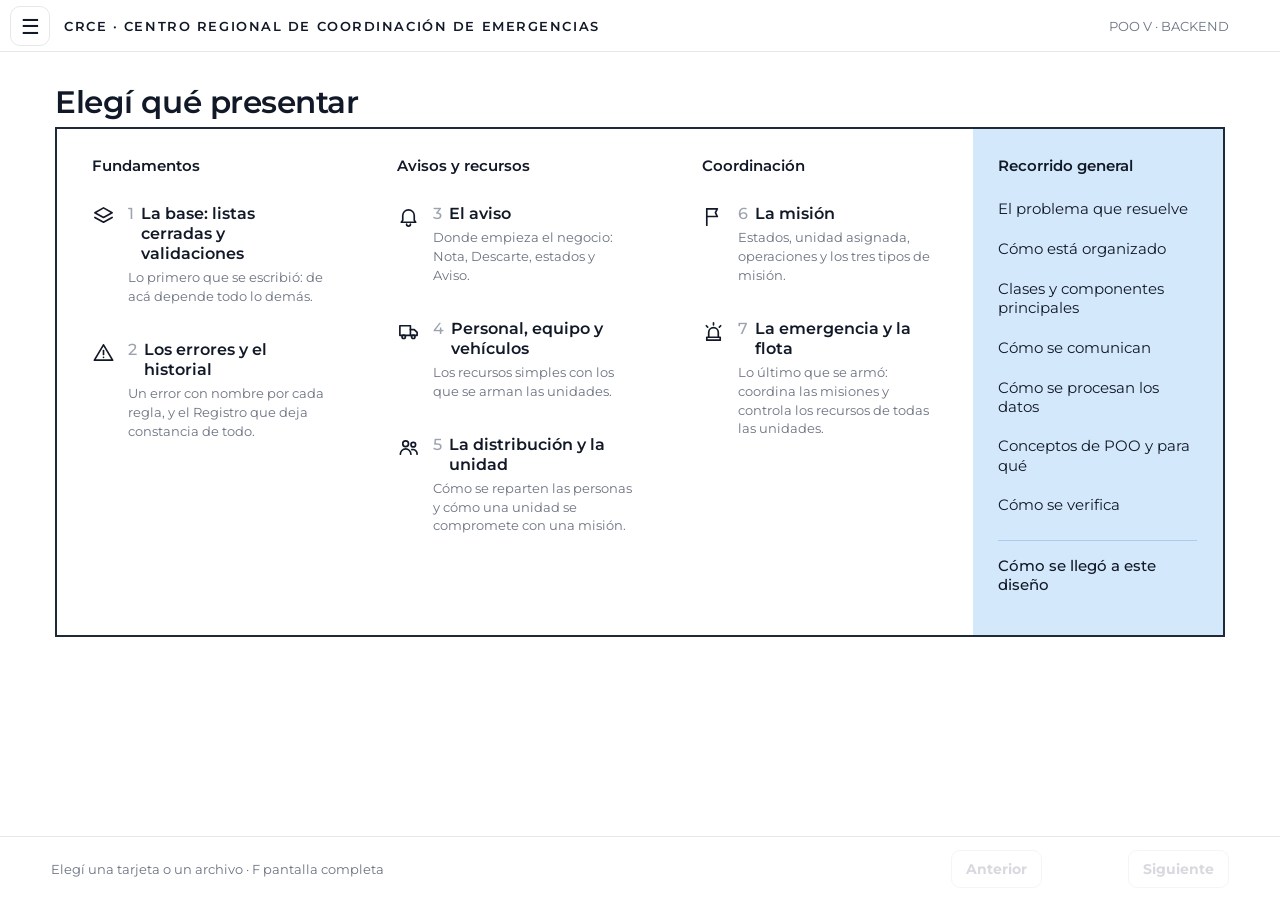
==== docs/index.html @ af3c2e45 "Presentación: vista de inicio rediseñada (menú blanco, Montserrat, columnas por tema) Montserrat (SI" ====
<!doctype html><html lang="es"><head><meta charset="utf-8"><meta name="viewport" content="width=device-width,initial-scale=1">
<title>CRCE · Presentación y diagramas</title><style>
:root{--bg:#0b1020;--panel:#121a2d;--panel2:#18243b;--text:#eef3ff;--muted:#9eacc6;--accent:#71d5c3;--line:#2a3854;--gold:#f3c969}
*{box-sizing:border-box}html,body{height:100%;margin:0}
body{font:15px/1.4 Inter,ui-sans-serif,system-ui,-apple-system,"Segoe UI",sans-serif;background:var(--bg);color:var(--text)}
main{position:absolute;inset:0}iframe{position:absolute;inset:0;width:100%;height:100%;border:0;background:var(--bg)}
iframe[hidden]{display:none}
#hb{position:fixed;z-index:30;top:6px;left:10px;width:40px;height:40px;border:1px solid var(--line);border-radius:10px;background:var(--panel2);color:var(--accent);font-size:21px;line-height:1;cursor:pointer;box-shadow:0 2px 8px rgba(0,0,0,.35)}
#hb:hover{border-color:var(--accent)}
body.claro #hb{background:#fff;border-color:#E5E7EB;color:#111827;box-shadow:none}body.claro #hb:hover{border-color:#111827}#hb:focus-visible,nav button:focus-visible{outline:3px solid var(--gold);outline-offset:2px}
#velo{position:fixed;inset:0;z-index:15;background:rgba(5,8,18,.55);display:none}#velo.on{display:block}
nav{position:fixed;z-index:20;top:0;bottom:0;left:0;width:min(290px,86vw);background:var(--panel);border-right:1px solid var(--line);color:var(--text);display:flex;flex-direction:column;padding:12px 14px 16px;gap:8px;transform:translateX(-102%);transition:transform .2s}
nav.abierto{transform:none;box-shadow:8px 0 32px rgba(0,0,0,.5)}
@media (prefers-reduced-motion:reduce){nav{transition:none}}
nav h1{font-size:17px;margin:0 0 14px 52px;line-height:1.15}nav h1 small{display:block;font-weight:400;color:var(--muted);font-size:12px;margin-top:2px}
nav button.op{display:flex;gap:12px;align-items:center;width:100%;padding:12px 14px;border:1px solid var(--line);border-radius:12px;background:var(--panel2);color:inherit;font:inherit;cursor:pointer;text-align:left}
nav button.op:hover{border-color:var(--accent)}nav button.op[aria-pressed=true]{border-color:var(--accent);background:#10242a}
.ico{width:24px;text-align:center;font-size:19px;color:var(--accent)}.t b{display:block;font-size:15px}.t small{display:block;color:var(--muted);font-size:12px;margin-top:1px}
.sp{flex:1}.ayuda{font-size:12.5px;color:var(--muted);padding:6px 4px;line-height:1.9}
kbd{background:var(--panel2);border:1px solid var(--line);border-radius:5px;padding:1px 7px;font:12px ui-monospace,SFMono-Regular,Menlo,monospace;color:var(--text)}
</style></head><body>
<button id="hb" aria-label="Abrir el menú" aria-expanded="false" title="Menú (M)">☰</button><div id="velo"></div>
<nav aria-label="Menú"><h1>CRCE<small>Coordinación de Emergencias</small></h1>
<button class="op" id="bp" aria-pressed="true"><span class="ico">▶</span><span class="t"><b>Presentación</b><small>Elegí qué presentar: recorrido general o un archivo</small></span></button>
<button class="op" id="bd" aria-pressed="false"><span class="ico">◇</span><span class="t"><b>Diagramas</b><small>Con zoom; recorré clases, estados y lista</small></span></button>
<span class="sp"></span>
<div class="ayuda"><kbd>P</kbd> presentación · <kbd>D</kbd> diagramas · <kbd>M</kbd> menú<br>En la presentación: <kbd>Espacio</kbd> avanza, <kbd>Esc</kbd> vuelve a la lista, <kbd>D</kbd> abre el diagrama de la clase, <kbd>F</kbd> pantalla completa</div></nav>
<main><iframe id="fb" src="backend_presentacion.html" title="Presentación" allow="fullscreen" allowfullscreen></iframe><iframe id="fd" src="diagrama.html" title="Diagramas" allow="fullscreen" allowfullscreen hidden></iframe><iframe id="fp" src="presentar.html" title="Cómo se llegó a este diseño" allow="fullscreen" allowfullscreen hidden></iframe></main>
<script>
const fb=document.getElementById('fb'),fd=document.getElementById('fd'),fp=document.getElementById('fp'),bp=document.getElementById('bp'),bd=document.getElementById('bd'),nav=document.querySelector('nav'),velo=document.getElementById('velo'),hb=document.getElementById('hb');
function menu(v){const o=v===undefined?!nav.classList.contains('abierto'):v;nav.classList.toggle('abierto',o);velo.classList.toggle('on',o);hb.setAttribute('aria-expanded',o);hb.setAttribute('aria-label',o?'Cerrar el menú':'Abrir el menú')}
function modo(m,clase){
 if(m==='codigo')m='presentacion';
 const d=m==='diagrama',pr=m==='proceso';
 fb.hidden=d||pr;fd.hidden=!d;fp.hidden=!pr;
 bp.setAttribute('aria-pressed',!d);bd.setAttribute('aria-pressed',d);menu(false);
 const f=d?fd:pr?fp:fb;
 setTimeout(()=>{f.focus();f.contentWindow&&f.contentWindow.focus();if(d&&clase)f.contentWindow.postMessage({irAClase:clase},'*')},60)}
bp.onclick=()=>modo('presentacion');bd.onclick=()=>modo('diagrama');hb.onclick=()=>menu();velo.onclick=()=>menu(false);
addEventListener('message',e=>{const m=e.data||{};if(m.tema)document.body.classList.toggle('claro',m.tema==='claro');else if(m.modo)modo(m.modo,m.clase);else if(m.menu)menu()});
addEventListener('keydown',e=>{if(e.ctrlKey||e.metaKey||e.altKey)return;const t=e.key.toLowerCase();if(t==='p')modo('presentacion');else if(t==='d')modo('diagrama');else if(t==='m')menu();else if(e.key==='Escape')menu(false)});
fb.addEventListener('load',()=>fb.contentWindow.focus());
</script></body></html>
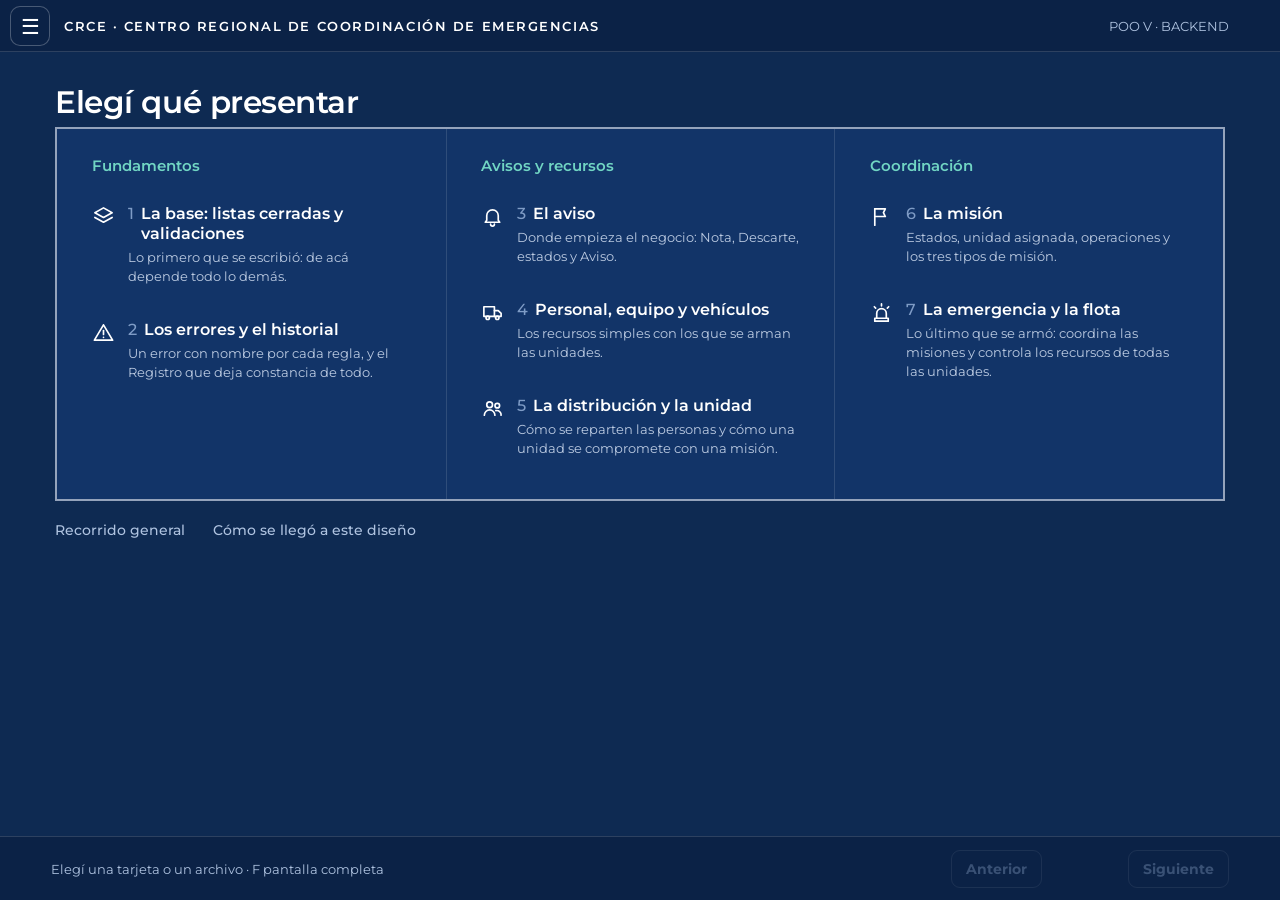
==== commit 96b42751: "Presentación: vista de inicio en azul, sin la columna lateral Co-Authored-By: Claude Opus 5.5 <norep" ====
--- a/docs/index.html
+++ b/docs/index.html
@@ -7,7 +7,7 @@
 iframe[hidden]{display:none}
 #hb{position:fixed;z-index:30;top:6px;left:10px;width:40px;height:40px;border:1px solid var(--line);border-radius:10px;background:var(--panel2);color:var(--accent);font-size:21px;line-height:1;cursor:pointer;box-shadow:0 2px 8px rgba(0,0,0,.35)}
 #hb:hover{border-color:var(--accent)}
-body.claro #hb{background:#fff;border-color:#E5E7EB;color:#111827;box-shadow:none}body.claro #hb:hover{border-color:#111827}#hb:focus-visible,nav button:focus-visible{outline:3px solid var(--gold);outline-offset:2px}
+body.claro #hb{background:#0B2246;border-color:rgba(255,255,255,.25);color:#fff;box-shadow:none}body.claro #hb:hover{border-color:#71D5C3}#hb:focus-visible,nav button:focus-visible{outline:3px solid var(--gold);outline-offset:2px}
 #velo{position:fixed;inset:0;z-index:15;background:rgba(5,8,18,.55);display:none}#velo.on{display:block}
 nav{position:fixed;z-index:20;top:0;bottom:0;left:0;width:min(290px,86vw);background:var(--panel);border-right:1px solid var(--line);color:var(--text);display:flex;flex-direction:column;padding:12px 14px 16px;gap:8px;transform:translateX(-102%);transition:transform .2s}
 nav.abierto{transform:none;box-shadow:8px 0 32px rgba(0,0,0,.5)}
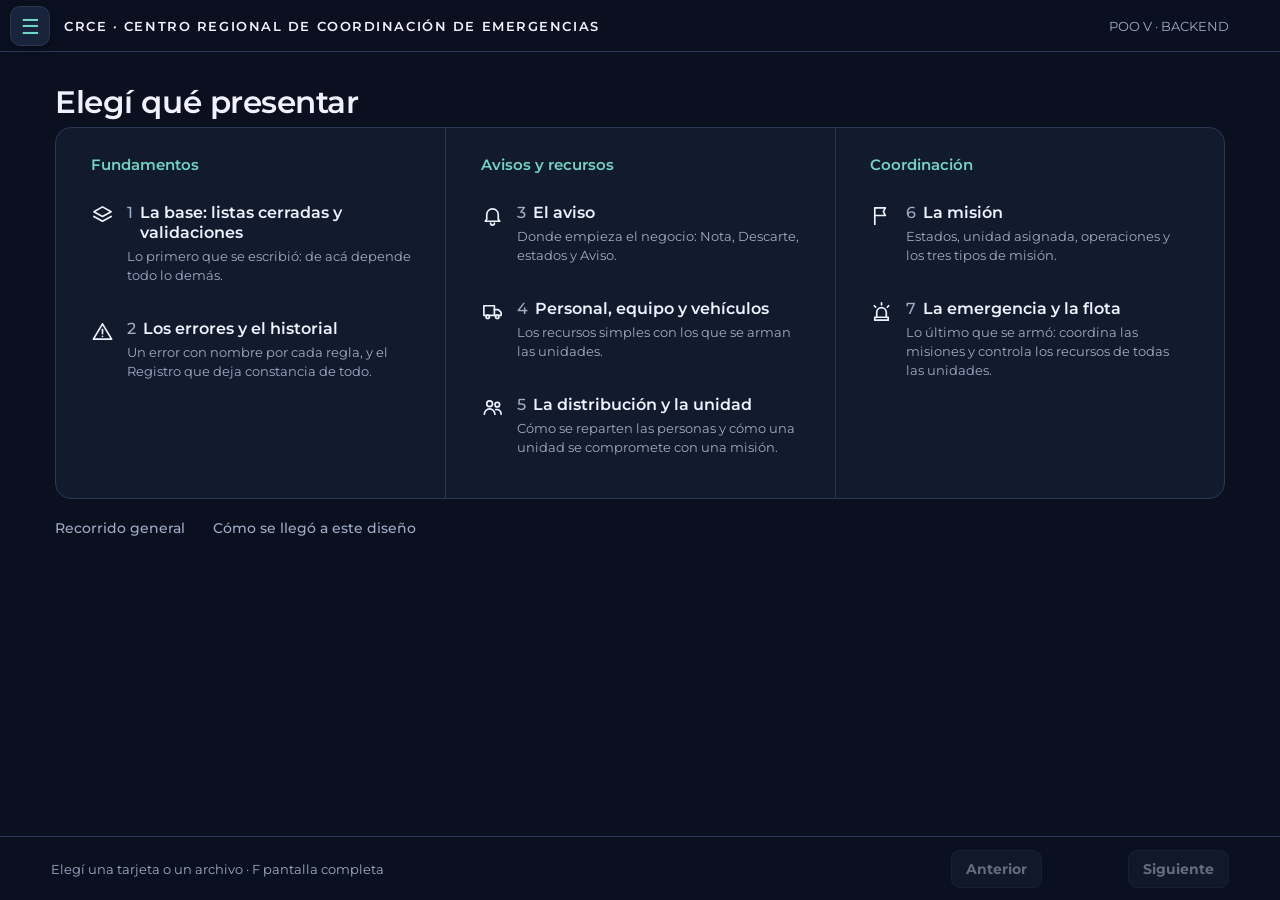
==== commit 0c1eb32d: "Presentación: menú con los mismos colores que las diapositivas Co-Authored-By: Claude Opus 5.5 <nore" ====
--- a/docs/index.html
+++ b/docs/index.html
@@ -6,8 +6,7 @@
 main{position:absolute;inset:0}iframe{position:absolute;inset:0;width:100%;height:100%;border:0;background:var(--bg)}
 iframe[hidden]{display:none}
 #hb{position:fixed;z-index:30;top:6px;left:10px;width:40px;height:40px;border:1px solid var(--line);border-radius:10px;background:var(--panel2);color:var(--accent);font-size:21px;line-height:1;cursor:pointer;box-shadow:0 2px 8px rgba(0,0,0,.35)}
-#hb:hover{border-color:var(--accent)}
-body.claro #hb{background:#0B2246;border-color:rgba(255,255,255,.25);color:#fff;box-shadow:none}body.claro #hb:hover{border-color:#71D5C3}#hb:focus-visible,nav button:focus-visible{outline:3px solid var(--gold);outline-offset:2px}
+#hb:hover{border-color:var(--accent)}#hb:focus-visible,nav button:focus-visible{outline:3px solid var(--gold);outline-offset:2px}
 #velo{position:fixed;inset:0;z-index:15;background:rgba(5,8,18,.55);display:none}#velo.on{display:block}
 nav{position:fixed;z-index:20;top:0;bottom:0;left:0;width:min(290px,86vw);background:var(--panel);border-right:1px solid var(--line);color:var(--text);display:flex;flex-direction:column;padding:12px 14px 16px;gap:8px;transform:translateX(-102%);transition:transform .2s}
 nav.abierto{transform:none;box-shadow:8px 0 32px rgba(0,0,0,.5)}
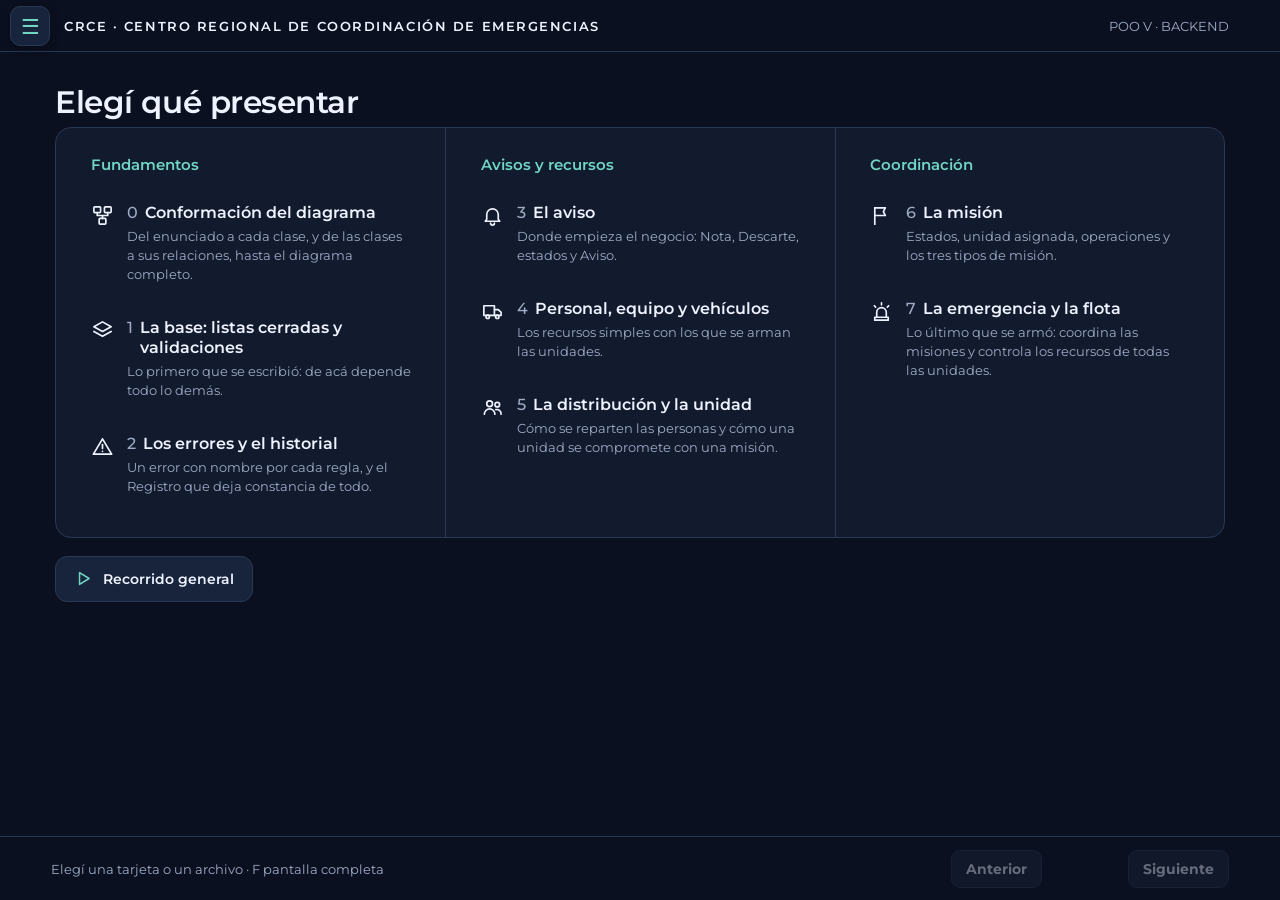
==== commit 7c144dfc: "Presentación: sección «Conformación del diagrama» y fuera «Cómo se llegó a este diseño» - Nueva secc" ====
--- a/docs/index.html
+++ b/docs/index.html
@@ -24,16 +24,16 @@
 <button class="op" id="bd" aria-pressed="false"><span class="ico">◇</span><span class="t"><b>Diagramas</b><small>Con zoom; recorré clases, estados y lista</small></span></button>
 <span class="sp"></span>
 <div class="ayuda"><kbd>P</kbd> presentación · <kbd>D</kbd> diagramas · <kbd>M</kbd> menú<br>En la presentación: <kbd>Espacio</kbd> avanza, <kbd>Esc</kbd> vuelve a la lista, <kbd>D</kbd> abre el diagrama de la clase, <kbd>F</kbd> pantalla completa</div></nav>
-<main><iframe id="fb" src="backend_presentacion.html" title="Presentación" allow="fullscreen" allowfullscreen></iframe><iframe id="fd" src="diagrama.html" title="Diagramas" allow="fullscreen" allowfullscreen hidden></iframe><iframe id="fp" src="presentar.html" title="Cómo se llegó a este diseño" allow="fullscreen" allowfullscreen hidden></iframe></main>
+<main><iframe id="fb" src="backend_presentacion.html" title="Presentación" allow="fullscreen" allowfullscreen></iframe><iframe id="fd" src="diagrama.html" title="Diagramas" allow="fullscreen" allowfullscreen hidden></iframe></main>
 <script>
-const fb=document.getElementById('fb'),fd=document.getElementById('fd'),fp=document.getElementById('fp'),bp=document.getElementById('bp'),bd=document.getElementById('bd'),nav=document.querySelector('nav'),velo=document.getElementById('velo'),hb=document.getElementById('hb');
+const fb=document.getElementById('fb'),fd=document.getElementById('fd'),bp=document.getElementById('bp'),bd=document.getElementById('bd'),nav=document.querySelector('nav'),velo=document.getElementById('velo'),hb=document.getElementById('hb');
 function menu(v){const o=v===undefined?!nav.classList.contains('abierto'):v;nav.classList.toggle('abierto',o);velo.classList.toggle('on',o);hb.setAttribute('aria-expanded',o);hb.setAttribute('aria-label',o?'Cerrar el menú':'Abrir el menú')}
 function modo(m,clase){
  if(m==='codigo')m='presentacion';
- const d=m==='diagrama',pr=m==='proceso';
- fb.hidden=d||pr;fd.hidden=!d;fp.hidden=!pr;
+ const d=m==='diagrama';
+ fb.hidden=d;fd.hidden=!d;
  bp.setAttribute('aria-pressed',!d);bd.setAttribute('aria-pressed',d);menu(false);
- const f=d?fd:pr?fp:fb;
+ const f=d?fd:fb;
  setTimeout(()=>{f.focus();f.contentWindow&&f.contentWindow.focus();if(d&&clase)f.contentWindow.postMessage({irAClase:clase},'*')},60)}
 bp.onclick=()=>modo('presentacion');bd.onclick=()=>modo('diagrama');hb.onclick=()=>menu();velo.onclick=()=>menu(false);
 addEventListener('message',e=>{const m=e.data||{};if(m.tema)document.body.classList.toggle('claro',m.tema==='claro');else if(m.modo)modo(m.modo,m.clase);else if(m.menu)menu()});
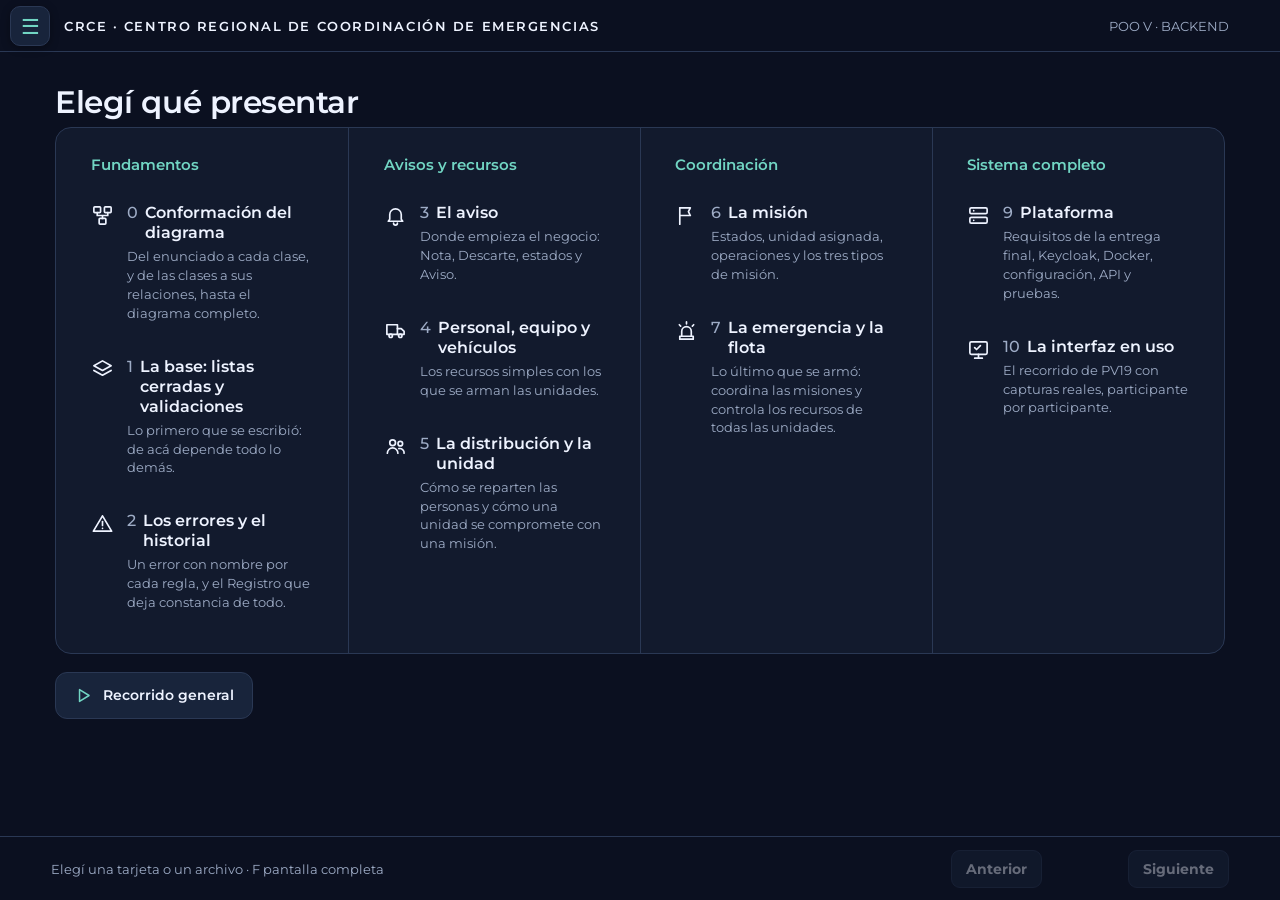
==== commit 127ed3bb: "Sitio: la carcasa pide siempre la versión vigente de la presentación y los diagramas Co-Authored-By:" ====
--- a/docs/index.html
+++ b/docs/index.html
@@ -24,7 +24,7 @@
 <button class="op" id="bd" aria-pressed="false"><span class="ico">◇</span><span class="t"><b>Diagramas</b><small>Con zoom; recorré clases, estados y lista</small></span></button>
 <span class="sp"></span>
 <div class="ayuda"><kbd>P</kbd> presentación · <kbd>D</kbd> diagramas · <kbd>M</kbd> menú<br>En la presentación: <kbd>Espacio</kbd> avanza, <kbd>Esc</kbd> vuelve a la lista, <kbd>D</kbd> abre el diagrama de la clase, <kbd>F</kbd> pantalla completa</div></nav>
-<main><iframe id="fb" src="backend_presentacion.html" title="Presentación" allow="fullscreen" allowfullscreen></iframe><iframe id="fd" src="diagrama.html" title="Diagramas" allow="fullscreen" allowfullscreen hidden></iframe></main>
+<main><iframe id="fb" src="backend_presentacion.html?v=c604a6eb02" title="Presentación" allow="fullscreen" allowfullscreen></iframe><iframe id="fd" src="diagrama.html?v=9581ba3723" title="Diagramas" allow="fullscreen" allowfullscreen hidden></iframe></main>
 <script>
 const fb=document.getElementById('fb'),fd=document.getElementById('fd'),bp=document.getElementById('bp'),bd=document.getElementById('bd'),nav=document.querySelector('nav'),velo=document.getElementById('velo'),hb=document.getElementById('hb');
 function menu(v){const o=v===undefined?!nav.classList.contains('abierto'):v;nav.classList.toggle('abierto',o);velo.classList.toggle('on',o);hb.setAttribute('aria-expanded',o);hb.setAttribute('aria-label',o?'Cerrar el menú':'Abrir el menú')}
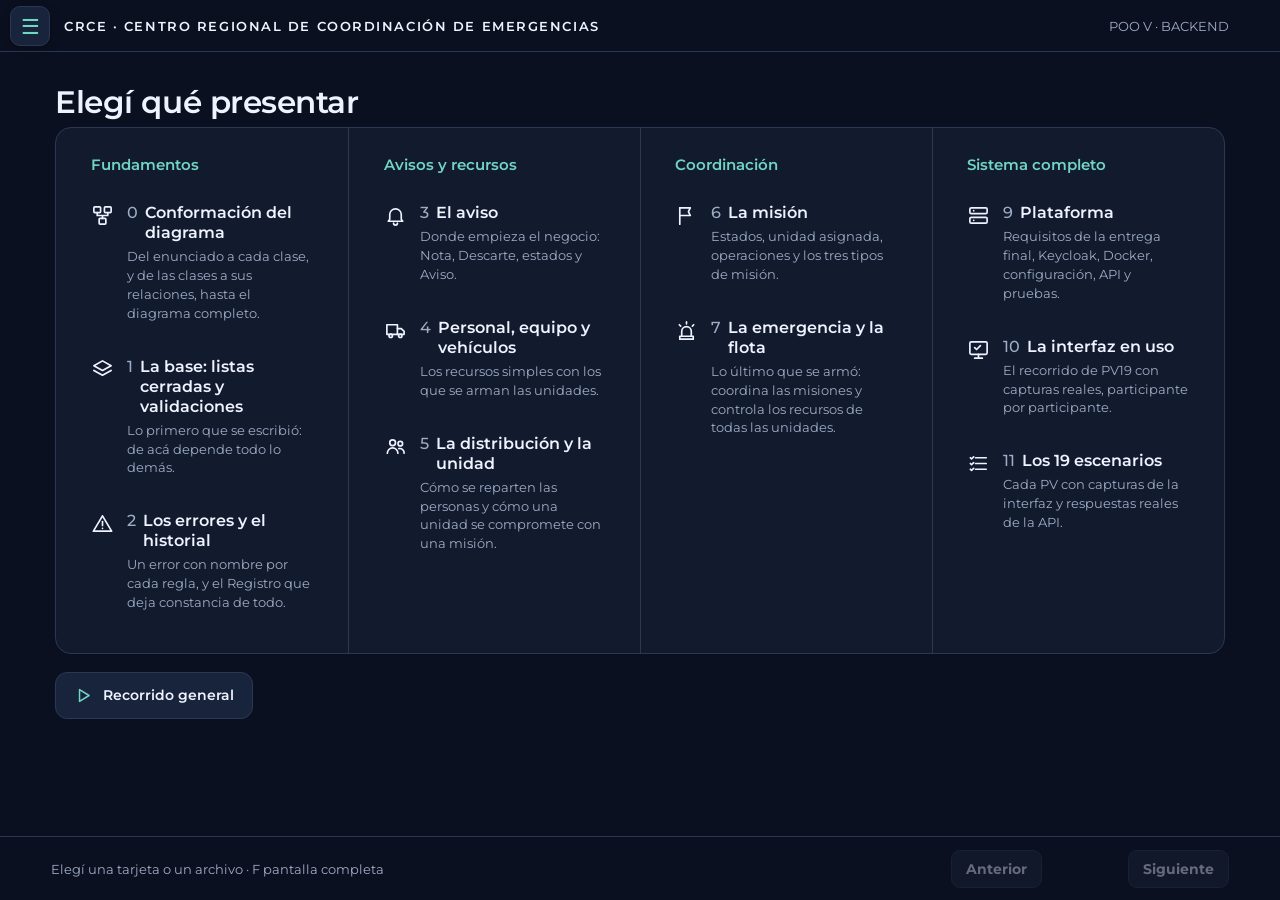
==== commit 0e81d4c1: "Presentación: grupo «Los 19 escenarios» con capturas reales de la interfaz y respuestas de la API po" ====
--- a/docs/index.html
+++ b/docs/index.html
@@ -24,7 +24,7 @@
 <button class="op" id="bd" aria-pressed="false"><span class="ico">◇</span><span class="t"><b>Diagramas</b><small>Con zoom; recorré clases, estados y lista</small></span></button>
 <span class="sp"></span>
 <div class="ayuda"><kbd>P</kbd> presentación · <kbd>D</kbd> diagramas · <kbd>M</kbd> menú<br>En la presentación: <kbd>Espacio</kbd> avanza, <kbd>Esc</kbd> vuelve a la lista, <kbd>D</kbd> abre el diagrama de la clase, <kbd>F</kbd> pantalla completa</div></nav>
-<main><iframe id="fb" src="backend_presentacion.html?v=c604a6eb02" title="Presentación" allow="fullscreen" allowfullscreen></iframe><iframe id="fd" src="diagrama.html?v=9581ba3723" title="Diagramas" allow="fullscreen" allowfullscreen hidden></iframe></main>
+<main><iframe id="fb" src="backend_presentacion.html?v=3d53222be1" title="Presentación" allow="fullscreen" allowfullscreen></iframe><iframe id="fd" src="diagrama.html?v=9581ba3723" title="Diagramas" allow="fullscreen" allowfullscreen hidden></iframe></main>
 <script>
 const fb=document.getElementById('fb'),fd=document.getElementById('fd'),bp=document.getElementById('bp'),bd=document.getElementById('bd'),nav=document.querySelector('nav'),velo=document.getElementById('velo'),hb=document.getElementById('hb');
 function menu(v){const o=v===undefined?!nav.classList.contains('abierto'):v;nav.classList.toggle('abierto',o);velo.classList.toggle('on',o);hb.setAttribute('aria-expanded',o);hb.setAttribute('aria-label',o?'Cerrar el menú':'Abrir el menú')}
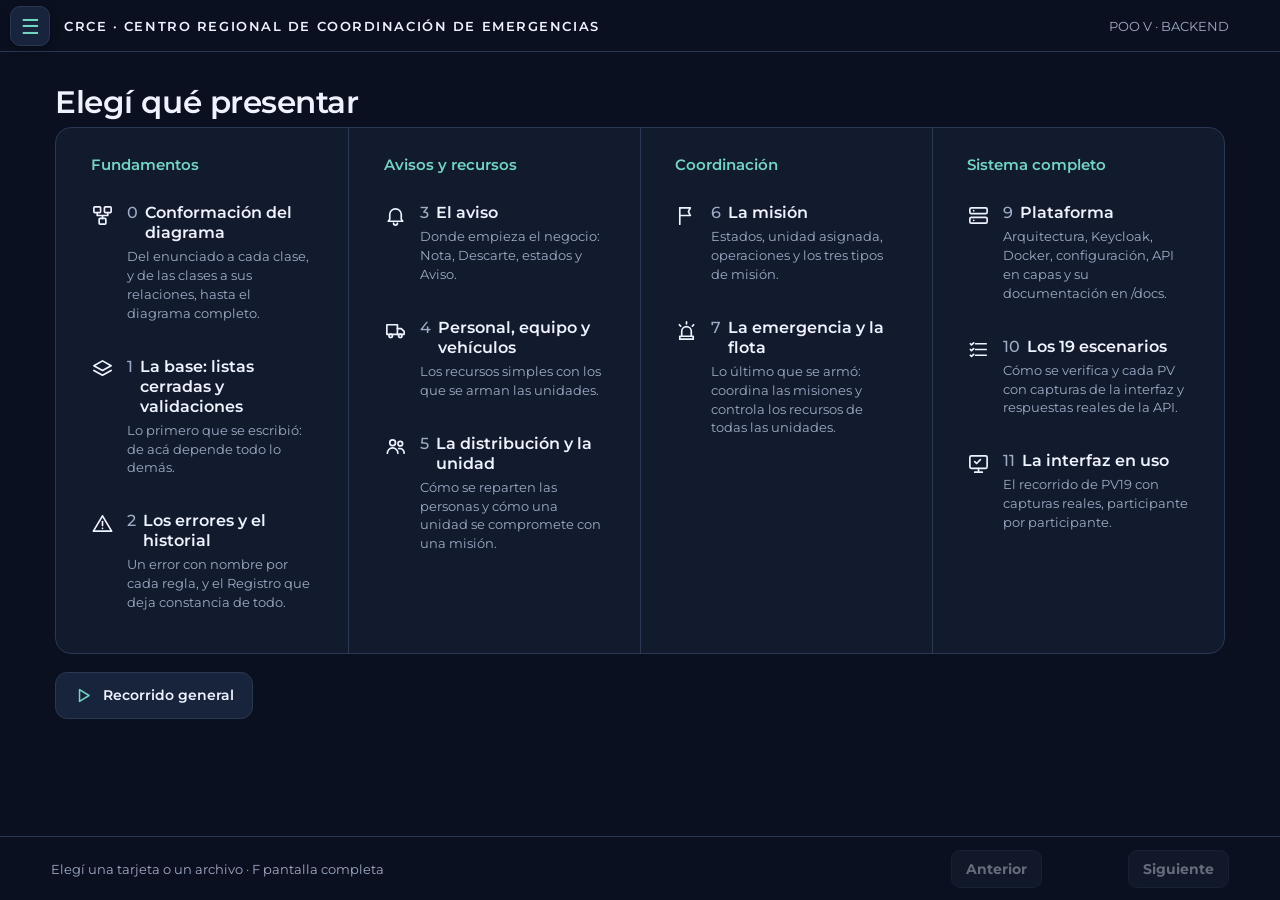
==== commit ba817ffe: "Presentación: /docs como cierre de la plataforma, escenarios antes de la interfaz y sin la tabla de " ====
--- a/docs/index.html
+++ b/docs/index.html
@@ -24,7 +24,7 @@
 <button class="op" id="bd" aria-pressed="false"><span class="ico">◇</span><span class="t"><b>Diagramas</b><small>Con zoom; recorré clases, estados y lista</small></span></button>
 <span class="sp"></span>
 <div class="ayuda"><kbd>P</kbd> presentación · <kbd>D</kbd> diagramas · <kbd>M</kbd> menú<br>En la presentación: <kbd>Espacio</kbd> avanza, <kbd>Esc</kbd> vuelve a la lista, <kbd>D</kbd> abre el diagrama de la clase, <kbd>F</kbd> pantalla completa</div></nav>
-<main><iframe id="fb" src="backend_presentacion.html?v=3d53222be1" title="Presentación" allow="fullscreen" allowfullscreen></iframe><iframe id="fd" src="diagrama.html?v=9581ba3723" title="Diagramas" allow="fullscreen" allowfullscreen hidden></iframe></main>
+<main><iframe id="fb" src="backend_presentacion.html?v=4c5d6ae9cf" title="Presentación" allow="fullscreen" allowfullscreen></iframe><iframe id="fd" src="diagrama.html?v=9581ba3723" title="Diagramas" allow="fullscreen" allowfullscreen hidden></iframe></main>
 <script>
 const fb=document.getElementById('fb'),fd=document.getElementById('fd'),bp=document.getElementById('bp'),bd=document.getElementById('bd'),nav=document.querySelector('nav'),velo=document.getElementById('velo'),hb=document.getElementById('hb');
 function menu(v){const o=v===undefined?!nav.classList.contains('abierto'):v;nav.classList.toggle('abierto',o);velo.classList.toggle('on',o);hb.setAttribute('aria-expanded',o);hb.setAttribute('aria-label',o?'Cerrar el menú':'Abrir el menú')}
